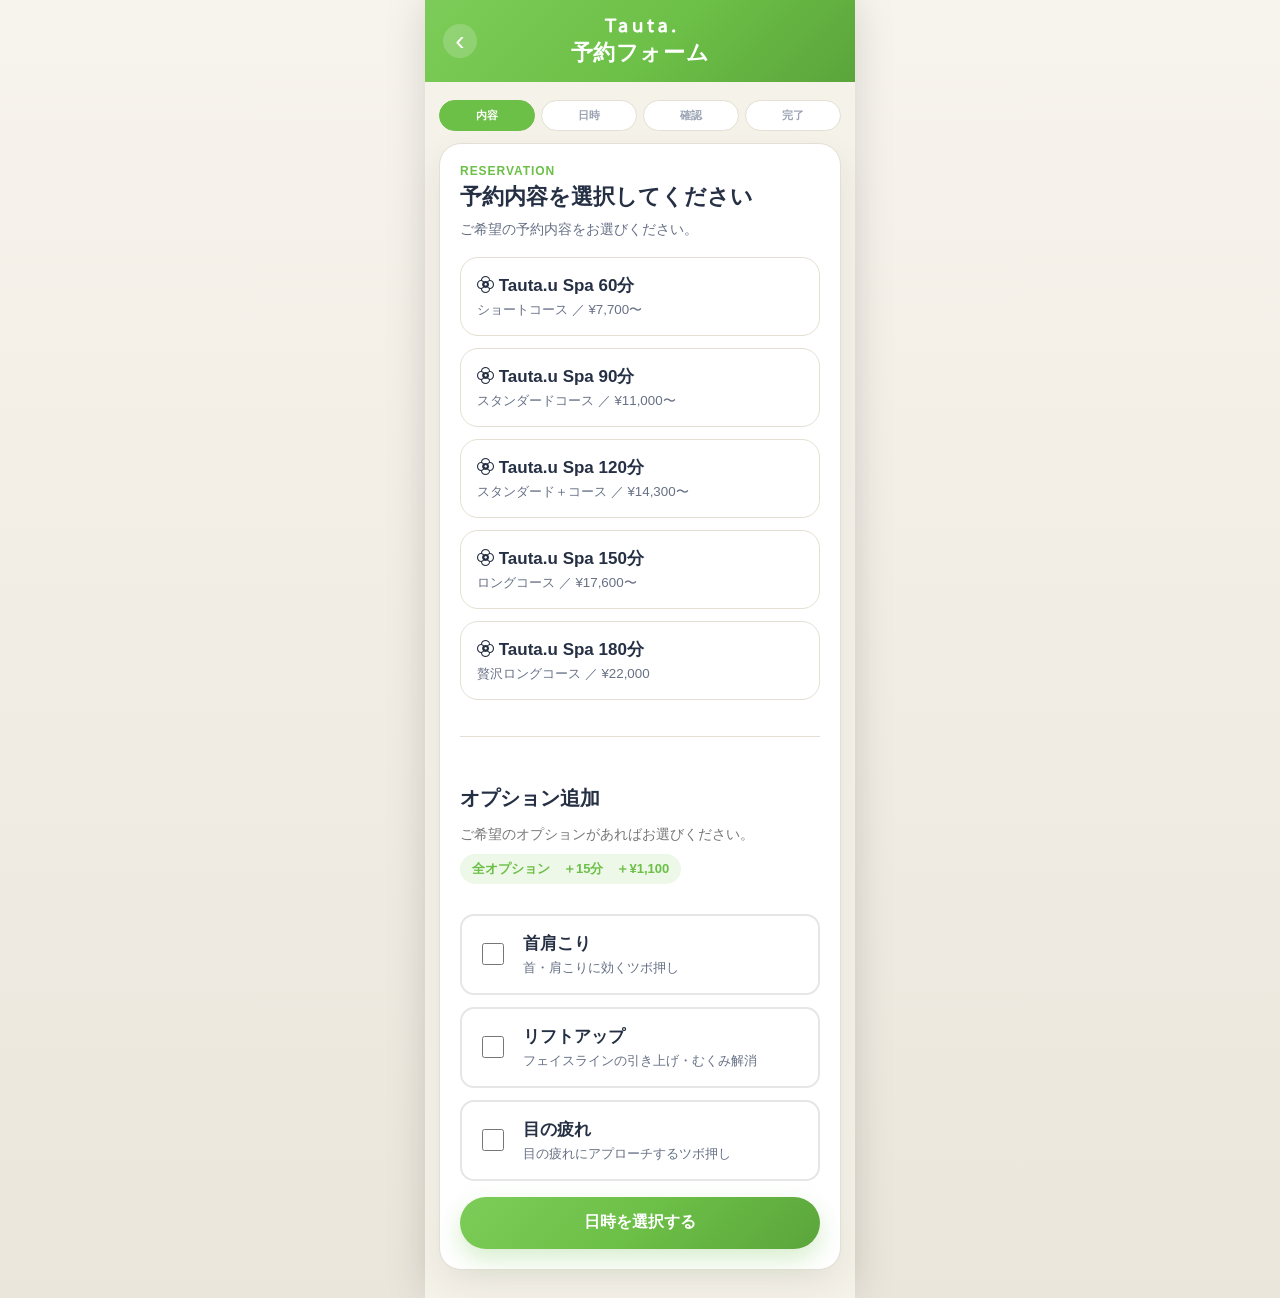
==== index.html @ 614cef84 "Add files via upload" ====
<!doctype html>
<html lang="ja">
<head>
<meta charset="utf-8">
<meta name="viewport" content="width=device-width,initial-scale=1">
<title>Tauta.予約フォーム</title>
<link rel="stylesheet" href="style.css">
<link rel="stylesheet" href="https://cdn.jsdelivr.net/npm/bootstrap-icons@1.11.3/font/bootstrap-icons.min.css">
</head>
<body>
<div class="app">
  <header class="header">
    <button id="backBtn" type="button" aria-label="前の画面へ戻る">‹</button>
    <div class="header-center">
      <img src="images/Tauta.logo.svg" alt="Tauta." class="header-logo">
      <h1>予約フォーム</h1>
    </div>
  </header>
  <main>
    <section class="screen active" id="s1">
      <div class="step">
        <span class="on">内容</span><span>日時</span><span>確認</span><span>完了</span>
      </div>
      <div class="card">
        <p class="en">Reservation</p>
        <h2>予約内容を選択してください</h2>
        <p class="lead">ご希望の予約内容をお選びください。</p>
        <div class="choices">
          <button type="button" class="choice" data-type="Tauta.u Spa 60分 ショートコース" data-price="¥7,700〜" data-base-price="7700" data-duration="60"> <b><i class="bi bi-flower2"></i> Tauta.u Spa 60分</b> <small>ショートコース ／ ¥7,700〜</small> </button>
          <button type="button" class="choice" data-type="Tauta.u Spa 90分 スタンダードコース" data-price="¥11,000〜" data-base-price="11000" data-duration="90"> <b><i class="bi bi-flower2"></i> Tauta.u Spa 90分</b> <small>スタンダードコース ／ ¥11,000〜</small> </button>
          <button type="button" class="choice" data-type="Tauta.u Spa 120分 スタンダード＋コース" data-price="¥14,300〜" data-base-price="14300" data-duration="120"> <b><i class="bi bi-flower2"></i> Tauta.u Spa 120分</b> <small>スタンダード＋コース ／ ¥14,300〜</small> </button>
          <button type="button" class="choice" data-type="Tauta.u Spa 150分 ロングコース" data-price="¥17,600〜" data-base-price="17600" data-duration="150"> <b><i class="bi bi-flower2"></i> Tauta.u Spa 150分</b> <small>ロングコース ／ ¥17,600〜</small> </button>
          <button type="button" class="choice" data-type="Tauta.u Spa 180分 贅沢ロングコース" data-price="¥22,000" data-base-price="22000" data-duration="180"> <b><i class="bi bi-flower2"></i> Tauta.u Spa 180分</b> <small>贅沢ロングコース ／ ¥22,000</small> </button>
        </div>
        <div class="option-box" id="optionBox">
          <h3>オプション追加</h3>
          <p class="option-lead">ご希望のオプションがあればお選びください。</p>
          <div class="option-info-bar">
            全オプション　＋15分　＋¥1,100
          </div>
          <label class="option-item">
            <input class="option-check" type="checkbox" name="option" value="首肩こり" data-minutes="15" data-price="1100">
            <span class="option-info"> <b>首肩こり</b> <small>首・肩こりに効くツボ押し</small> </span> </label>
          <label class="option-item">
            <input class="option-check" type="checkbox" name="option" value="リフトアップ" data-minutes="15" data-price="1100">
            <span class="option-info"> <b>リフトアップ</b> <small>フェイスラインの引き上げ・むくみ解消</small> </span> </label>
          <label class="option-item">
            <input class="option-check" type="checkbox" name="option" value="目の疲れ" data-minutes="15" data-price="1100">
            <span class="option-info"> <b>目の疲れ</b> <small>目の疲れにアプローチするツボ押し</small> </span> </label>
        </div>
        <button class="primary" id="toDate" type="button">日時を選択する</button>
      </div>
    </section>
    <section class="screen" id="s2">
      <div class="step">
        <span class="done">内容</span><span class="on">日時</span><span>確認</span><span>完了</span>
      </div>
      <div class="card">
        <p class="en">Date &amp; Time</p>
        <h2>ご希望日時を選択してください</h2>
        <div id="errorMessage" class="error-message" role="alert" aria-live="assertive">
        </div>
        <div class="pill" id="typeLabel">
        </div>
        <p class="option-summary" id="optionLabel"></p>
        <div class="month">
          <button id="prev" type="button" aria-label="前の月">‹</button>
          <b id="monthLabel"></b>
          <button id="next" type="button" aria-label="次の月">›</button>
        </div>
        <div class="legend">
          <span><i class="bi bi-circle ok"></i>空きあり</span> <span><i class="bi bi-triangle few"></i>残りわずか</span> <span><i class="bi bi-x-lg ng"></i>受付終了</span>
        </div>
        <div class="calendar">
          <div>
            日
          </div>
          <div>
            月
          </div>
          <div>
            火
          </div>
          <div>
            水
          </div>
          <div>
            木
          </div>
          <div>
            金
          </div>
          <div>
            土
          </div>
          <div id="days" class="days">
          </div>
        </div>
        <p class="biz">営業時間 10:00〜17:00 ／ 定休日 不定休<br>
          ご予約は前日まで承っております。<br>
          当日のご予約はお電話にてお問い合わせください。</p>
        <div id="detail" class="detail">
          <div class="box">
            <h3 id="timeTitle">時間を選択してください</h3>
            <div id="times" class="times">
            </div>
          </div>
          <div class="box form">
            <label for="name">お名前</label>
            <input type="text" id="name" maxlength="50" autocomplete="name" placeholder="例：佐藤">
            <label for="tel">お電話番号</label>
            <input id="tel" type="tel" maxlength="16" autocomplete="tel" inputmode="tel" placeholder="例：090-0000-0000">
            <label for="memo"> ご要望・ご相談 <span>任意</span> </label>
            <p class="form-note"> ＜お子様連れのお客様＞<br>
              <span class="indent">お子様の年齢・人数をご記入ください。</span><br>
              ＜ご紹介でご来店のお客様＞<br>
              <span class="indent">ご紹介者様のお名前をご記入ください。</span><br>
              その他、ご要望やご相談がございましたらご記入ください。 </p>
            <textarea id="memo" placeholder="例：首肩の疲れが気になります&#10;例：子ども2人（3歳・5歳）同伴です&#10;例：○○様のご紹介です"></textarea>
            <button class="primary" id="toConfirm" type="button"> 入力内容を確認する </button>
            <button class="secondary" id="changeCourse" type="button"> コース・オプションを変更する </button>
          </div>
        </div>
      </div>
    </section>
    <section class="screen" id="s3">
      <div class="step">
        <span class="done">内容</span><span class="done">日時</span><span class="on">確認</span><span>完了</span>
      </div>
      <div class="card">
        <p class="en">Confirm</p>
        <h2>予約内容をご確認ください</h2>
        <dl class="confirm">
          <div>
            <dt>予約内容・料金</dt>
            <dd id="cfSummary"></dd>
          </div>
          <div>
            <dt>日時</dt>
            <dd id="cfDate"></dd>
          </div>
          <div>
            <dt>所要時間（目安）</dt>
            <dd id="cfDuration"></dd>
          </div>
          <div>
            <dt>お名前</dt>
            <dd id="cfName"></dd>
          </div>
          <div>
            <dt>電話番号</dt>
            <dd id="cfTel"></dd>
          </div>
          <div>
            <dt>ご要望・ご相談</dt>
            <dd id="cfMemo"></dd>
          </div>
        </dl>
        <div class="confirm-note">
          <p class="notice-title"><strong>ご予約前にご確認ください</strong></p>
          <ul>
            <li>当日キャンセル・無断キャンセルはキャンセル料を頂戴しております。ご予約の変更・キャンセルは前日までにご連絡をお願いいたします。</li>
            <li>飲酒されている方への施術はお受けできません。</li>
            <li>カウンセリングの結果、施術をお断りさせていただく場合がございます。</li>
            <li>お仕上げは簡単なブローとなります。</li>
            <li>記載のお時間は、ご来店からお帰りまでの目安時間です。</li>
            <li>当店は完全個室ではございません。</li>
          </ul>
        </div>
        <p class="note"> 上記の内容をご確認いただき、問題がなければご予約へお進みください。 </p>
        <button class="primary" id="reserve" type="button">この内容で予約する</button>
        <button class="secondary" id="edit" type="button">内容を修正する</button>
      </div>
    </section>
    <section class="screen" id="loading">
      <div class="card process">
        <p class="en">Processing</p>
        <h2 id="loadingText">予約内容を確認しています…</h2>
        <div class="dot-orbit-loader">
          <span style="--i:0"></span><span style="--i:1"></span><span style="--i:2"></span><span style="--i:3"></span><span style="--i:4"></span><span style="--i:5"></span><span style="--i:6"></span><span style="--i:7"></span>
        </div>
        <p class="lead">そのままお待ちください。</p>
      </div>
    </section>
    <section class="screen" id="s4">
      <div class="step">
        <span class="done">内容</span><span class="done">日時</span><span class="done">確認</span><span class="on">完了</span>
      </div>
      <div class="card done-card">
        <div class="check">
          ✓
        </div>
        <h2>ご予約を承りました</h2>
        <p class="lead" id="doneMessage"> 確認メッセージをLINEへお送りしました。 </p>
        <div class="summary">
          <b id="doneType"></b> <span id="doneDate"></span>
        </div>
        <button class="primary" id="toLine" type="button">LINEへ戻る</button>
      </div>
    </section>
  </main>
</div>
<script src="https://static.line-scdn.net/liff/edge/2/sdk.js"></script> 
<script src="script.js?v=13"></script>
</body>
</html>
---- style.css ----
:root {
  --primary: #6CBF47;
  --soft: #EDF8E8;
  --bg: #f5f2ea;
  --card: #fff;
  --text: #263044;
  --muted: #667085;
  --border: #e4dfd2;
  --ok: #16a34a;
  --few: #f59e0b;
  --ng: #d6dbe4
}
* {
  box-sizing: border-box
}
body {
  margin: 0;
  font-family: -apple-system, BlinkMacSystemFont, 'Hiragino Sans', 'Yu Gothic', Meiryo, sans-serif;
  color: var(--text);
  background: linear-gradient(180deg, #f7f4ed, #ebe6dc);
  min-height: 100vh
}
button, input, textarea {
  font: inherit
}
button {
  cursor: pointer
}
b {
  font-weight: 600
}
.app {
  width: min(100%, 430px);
  min-height: 100vh;
  margin: auto;
  background: var(--bg);
  box-shadow: 0 0 40px #0002
}
.header {
  height: 82px;
  background: linear-gradient(135deg, #7DCC59 0%, #6CBF47 55%, #5BA53B 100%);
  color: #fff;
  display: flex;
  align-items: center;
  justify-content: center;
  padding: 10px 18px;
  position: sticky;
  top: 0;
  z-index: 10;
}
.header button {
  position: absolute;
  left: 18px;
  top: 50%;
  transform: translateY(-50%);
  width: 34px;
  height: 34px;
  border: 0;
  border-radius: 50%;
  background: rgba(255, 255, 255, .18);
  color: #fff;
  font-size: 28px;
  line-height: 1;
}
.header-center {
  display: flex;
  flex-direction: column;
  align-items: center;
}
.header-logo {
  width: 76px;
  height: auto;
  margin-bottom: 4px;
}
.header-center h1 {
  margin: 0;
  font-size: 22px;
  line-height: 1.2;
  letter-spacing: .03em;
}
main {
  padding: 16px 14px 28px
}
.screen {
  display: none;
  animation: fade .24s ease
}
.screen.active {
  display: block
}
@keyframes fade {
  from {
    opacity: 0;
    transform: translateY(8px)
  }
  to {
    opacity: 1;
    transform: none
  }
}
.step {
  display: grid;
  grid-template-columns: repeat(4, 1fr);
  gap: 6px;
  margin: 2px 0 12px
}
.step span {
  text-align: center;
  font-size: 11px;
  font-weight: 700;
  color: #9aa3b2;
  padding: 7px 3px;
  border-radius: 999px;
  background: #fff;
  border: 1px solid var(--border)
}
.step .on {
  background: var(--primary);
  color: #fff;
  border-color: var(--primary)
}
.step .done {
  background: #EDF8E8;
  color: var(--primary);
  border-color: #D5ECC8;
}
.card {
  background: var(--card);
  border: 1px solid var(--border);
  border-radius: 22px;
  padding: 20px;
  box-shadow: 0 14px 34px rgba(56, 44, 22, .08)
}
.en {
  margin: 0 0 4px;
  color: var(--primary);
  font-size: 12px;
  font-weight: 900;
  letter-spacing: .08em;
  text-transform: uppercase
}
h2 {
  margin: 0 0 8px;
  font-size: 22px;
  line-height: 1.4;
  font-weight: 600
}
.lead {
  margin: 0 0 18px;
  color: var(--muted);
  font-size: 14px
}
.choices {
  display: grid;
  gap: 12px;
  margin-top: 18px
}
.choice {
  width: 100%;
  border: 1px solid var(--border);
  border-radius: 18px;
  background: #fff;
  display: grid;
  gap: 4px;
  padding: 16px;
  text-align: left;
  color: var(--text)
}
.choice:hover {
  border-color: var(--primary);
  background: var(--soft)
}
.choice b {
  font-size: 17px
}
.choice small {
  color: var(--muted)
}
.choice.selected {
  border-color: var(--primary);
  background: var(--soft);
}
.pill {
  display: inline-flex;
  padding: 7px 12px;
  border-radius: 999px;
  background: var(--soft);
  color: var(--primary);
  font-weight: 700;
  font-size: 13px;
  margin: 6px 0 8px
}
.month {
  display: flex;
  justify-content: space-between;
  align-items: center;
  margin: 10px 0
}
.month button {
  width: 38px;
  height: 38px;
  border: 0;
  border-radius: 50%;
  background: var(--soft);
  color: var(--primary);
  font-size: 26px
}
.month button:disabled {
  opacity: .35;
  cursor: not-allowed;
}
.legend {
  display: flex;
  gap: 10px;
  flex-wrap: wrap;
  font-size: 12px;
  font-weight: 700;
  color: var(--muted);
  margin-bottom: 10px
}
.legend i {
  width: 9px;
  height: 9px;
  border-radius: 50%;
  display: inline-block;
  margin-right: 4px
}
.ok {
  color: var(--ok)
}
.few {
  color: var(--few)
}
.ng {
  color: var(--ng)
}
.calendar {
  display: grid;
  grid-template-columns: repeat(7, 1fr);
  border: 1px solid var(--border);
  border-radius: 16px;
  overflow: hidden
}
.calendar > div:not(.days) {
  padding: 7px 2px;
  background: #f0ece2;
  text-align: center;
  font-weight: 700;
  font-size: 12px
}
.days {
  grid-column: 1/-1;
  display: grid;
  grid-template-columns: repeat(7, 1fr)
}
.day {
  min-height: 56px;
  border-top: 1px solid var(--border);
  border-right: 1px solid var(--border);
  border-left: 0;
  border-bottom: 0;
  background: #fff;
  padding: 5px 3px;
  text-align: center;
  appearance: none;
  -webkit-appearance: none;
  color: var(--text)
}
.day:nth-child(7n) {
  border-right: 0
}
.day-empty {
  background: #faf8f2;
  border-top: 1px solid var(--border);
  border-right: 1px solid var(--border);
  border-left: 0;
  border-bottom: 0
}
.day-num {
  display: block;
  font-weight: 900;
  font-size: 13px
}
.day-status {
  font-size: 16px;
  font-weight: 900;
  border-radius: 999px;
  padding: 1px 4px;
  display: inline-block;
  margin-top: 3px
}
.day-ok .day-status {
  color: var(--ok)
}
.day-few .day-status {
  color: var(--few)
}
.day-ng {
  background: #f3f4f6;
  color: #9aa3b2
}
.day-ng .day-status {
  color: #9aa3b2
}
.day-past {
  background: #f3f4f6;
  color: #b0b6c0;
  cursor: not-allowed;
}
.day-past .day-status {
  color: #b0b6c0;
}
.day-past:disabled {
  opacity: 1;
}
.day-selected {
  outline: 3px solid rgba(108, 191, 71, .35);
  z-index: 2
}
.biz {
  font-size: 12px;
  color: var(--muted);
  margin: 10px 0 0;
  text-align: center
}
.detail {
  display: none;
  margin-top: 16px;
  animation: slide .28s ease
}
.detail.open {
  display: block
}
@keyframes slide {
  from {
    opacity: 0;
    transform: translateY(12px)
  }
  to {
    opacity: 1;
    transform: none
  }
}
.box {
  background: #faf8f2;
  border: 1px solid var(--border);
  border-radius: 18px;
  padding: 16px;
  margin-top: 12px
}
.box h3 {
  margin: 0 0 10px;
  font-size: 17px
}
.times {
  display: grid;
  grid-template-columns: repeat(3, 1fr);
  gap: 9px
}
.slot {
  min-height: 44px;
  border: 1px solid #d1d5db;
  border-radius: 13px;
  background: #fff;
  font-weight: 900;
  color: var(--text)
}
.slot-selected {
  border-color: var(--primary);
  background: #EDF8E8;
  outline: 3px solid rgba(108, 191, 71, .18);
}
label:not(.option-item) {
  display: block;
  font-weight: 700;
  margin: 14px 0 6px;
}
label:not(.option-item) span {
  font-size: 12px;
  color: var(--muted);
}
input, textarea {
  width: 100%;
  border: 1px solid #d1d5db;
  border-radius: 13px;
  padding: 12px 13px;
  background: #fff
}
textarea {
  min-height: 110px;
  resize: vertical
}
.primary, .secondary {
  width: 100%;
  min-height: 52px;
  border-radius: 999px;
  font-weight: 700;
  border: 0;
  margin-top: 16px
}
.primary {
  background: linear-gradient(135deg, #7DCC59, #6CBF47, #5BA53B);
  color: #fff;
  box-shadow: 0 10px 24px rgba(108, 191, 71, .28);
  transition: .2s;
}
.primary:hover {
  transform: translateY(-2px);
}
.primary:active {
  transform: translateY(1px);
}
.secondary {
  background: #ece7dc;
  color: #3b3324
}
.confirm {
  margin: 18px 0;
}
.confirm > div {
  padding: 14px 0;
  border-bottom: 2px solid #e7dfcf;
}
.confirm > div:first-child {
  padding-bottom: 18px;
}
.confirm dt {
  font-weight: 700;
  color: var(--muted);
  font-size: 13px;
  margin-bottom: 10px;
}
.confirm dd {
  margin: 0;
  text-align: left;
  font-weight: 500;
}
.note {
  background: #fff8e8;
  border: 1px solid #f1ddb2;
  border-radius: 14px;
  padding: 11px 12px;
  font-size: 13px;
  color: #67470e
}
.process {
  min-height: 430px;
  display: flex;
  flex-direction: column;
  align-items: center;
  justify-content: center;
  text-align: center
}
.dot-orbit-loader {
  width: 72px;
  height: 72px;
  position: relative;
  margin: 30px auto 6px
}
.dot-orbit-loader span {
  --angle: calc(var(--i)*45deg);
  position: absolute;
  top: 50%;
  left: 50%;
  width: 8px;
  height: 8px;
  border-radius: 50%;
  background: #E7EEDC;
  transform: rotate(var(--angle)) translate(28px) rotate(calc(-1*var(--angle)));
  animation: orbitLight 1.4s linear infinite;
  animation-delay: calc((7 - var(--i)) * -0.175s)
}
@keyframes orbitLight {
  0% {
    background: #6CBF47;
    opacity: 1
  }
  18% {
    background: #8FCC6C;
    opacity: .75
  }
  36% {
    background: #C9E4B9;
    opacity: 1
  }
  100% {
    background: #EEF5E9;
    opacity: 1
  }
}
.done-card {
  text-align: center
}
.check {
  width: 76px;
  height: 76px;
  border-radius: 50%;
  background: var(--primary);
  color: #fff;
  display: grid;
  place-items: center;
  font-size: 42px;
  font-weight: 900;
  margin: 10px auto 18px;
  animation: pop .34s ease
}
@keyframes pop {
  from {
    transform: scale(.5);
    opacity: 0
  }
  to {
    transform: scale(1);
    opacity: 1
  }
}
.summary {
  margin: 18px 0 6px;
  padding: 16px;
  border-radius: 18px;
  background: #f8fafc;
  border: 1px solid var(--border)
}
.summary b, .summary span {
  display: block
}
.summary span {
  margin-top: 6px;
  color: var(--primary);
  font-weight: 700
}
.talk {
  min-height: calc(100vh - 110px);
  display: flex;
  flex-direction: column;
  background: #D9EFCF;
  border-radius: 22px;
  overflow: hidden
}
.talkHead {
  background: #fff;
  padding: 14px 16px
}
.talkHead b {
  display: block
}
.talkHead span {
  font-size: 12px;
  color: var(--muted)
}
.talkBody {
  flex: 1;
  padding: 22px 14px
}
.bubble {
  max-width: 82%;
  background: #fff;
  border-radius: 18px 18px 18px 4px;
  padding: 14px;
  font-size: 14px;
  box-shadow: 0 5px 16px #0001
}
.bubble p {
  margin: 0 0 10px
}
.bubble p:last-child {
  margin-bottom: 0
}
.restart {
  margin: 14px;
  width: calc(100% - 28px)
}
.option-item {
  display: flex;
  align-items: center;
  gap: 16px;
  padding: 16px;
  margin: 12px 0 0;
  border: 2px solid #e6e6e6;
  border-radius: 14px;
  cursor: pointer;
  transition:
    border-color .2s ease, background-color .2s ease, transform .15s ease;
  background: #fff;
}
.option-item:hover {
  border-color: #9acba6;
  background: #f8fffa;
}
.option-box {
  margin-top: 36px;
  padding-top: 28px;
  border-top: 1px solid var(--border);
}
.option-box h3 {
  font-size: 20px;
  margin-bottom: 8px;
}
.option-lead {
  color: #777;
  margin-bottom: 10px;
  font-size: 14px;
}
.option-check {
  width: 22px;
  height: 22px;
  margin-top: 2px;
  accent-color: var(--primary);
}
.option-item b {
  display: block;
  font-size: 17px;
  margin-bottom: 4px;
}
.option-item small {
  display: block;
  color: var(--muted);
  font-weight: 400;
}
.option-info {
  flex: 1;
}
.option-item:has(.option-check:checked) {
  border-color: var(--primary);
  background: var(--soft);
}
.option-item:active {
  transform: scale(.98);
}
.option-summary {
  margin: 0 0 16px;
  color: var(--muted);
  font-size: 13px;
  font-weight: 400;
  line-height: 1.5;
}
.option-info-bar {
  display: inline-block;
  margin-bottom: 18px;
  padding: 6px 12px;
  border-radius: 999px;
  background: var(--soft);
  color: var(--primary);
  font-size: 13px;
  font-weight: 700;
}
.price-list {
  display: flex;
  flex-direction: column;
  gap: 10px;
}
.price-row, .price-total {
  display: flex;
  justify-content: space-between;
  align-items: center;
}
.price-row {
  color: var(--text);
  font-size: 15px;
}
.price-total {
  margin-top: 8px;
  padding-top: 14px;
  border-top: 2px dotted var(--border);
  color: var(--text);
  font-size: 15px;
  font-weight: 500;
}
.price-row span:first-child, .price-total span:first-child {
  flex: 1;
  font-weight: 500;
}
.price-row span:last-child, .price-total span:last-child {
  margin-left: 16px;
  white-space: nowrap;
  font-weight: 700;
}
.price-total span:last-child {
  color: var(--text);
}
.form-note {
  margin: 8px 0 12px;
  font-size: 14px;
  line-height: 1.7;
  color: #666;
}
.indent {
  display: inline-block;
  margin-left: 1em;
}
.notice-title {
  color: #B94141;
  font-size: 18px;
  font-weight: 500;
}
.confirm-note ul {
  margin: 10px 0 0;
  padding-left: 1.2em;
}
.confirm-note li {
  margin-bottom: 4px;
  line-height: 1.6;
}
.confirm-note li:last-child {
  margin-bottom: 0;
}
.error-message {
  display: none;
  margin: 0 0 16px;
  padding: 12px 14px;
  border: 1px solid #e6a5a5;
  border-radius: 12px;
  background: #fff1f1;
  color: #9f2f2f;
  font-size: 14px;
  line-height: 1.6;
}
.error-message.show {
  display: block;
}
button:focus-visible, input:focus-visible, textarea:focus-visible {
  outline: 3px solid rgba(108, 191, 71, .35);
  outline-offset: 2px;
}
#timeTitle {
  scroll-margin-top: 100px;
}
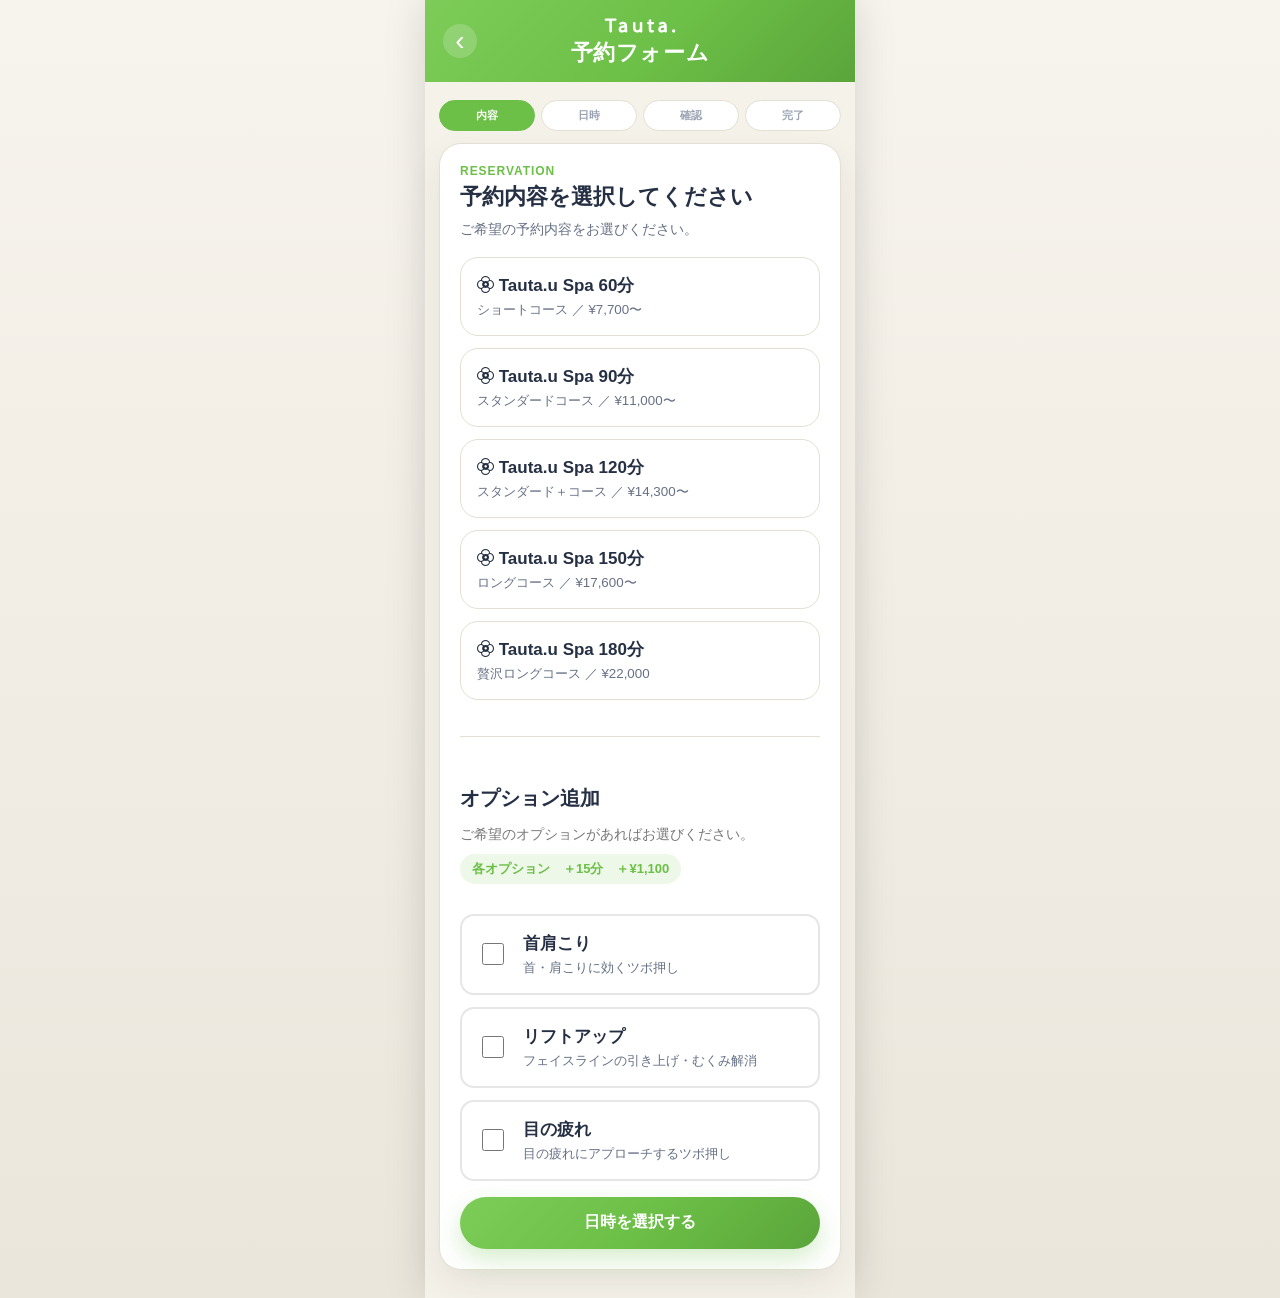
==== commit 12b74983: "Add files via upload" ====
--- a/index.html
+++ b/index.html
@@ -36,7 +36,7 @@
           <h3>オプション追加</h3>
           <p class="option-lead">ご希望のオプションがあればお選びください。</p>
           <div class="option-info-bar">
-            全オプション　＋15分　＋¥1,100
+            各オプション　＋15分　＋¥1,100
           </div>
           <label class="option-item">
             <input class="option-check" type="checkbox" name="option" value="首肩こり" data-minutes="15" data-price="1100">
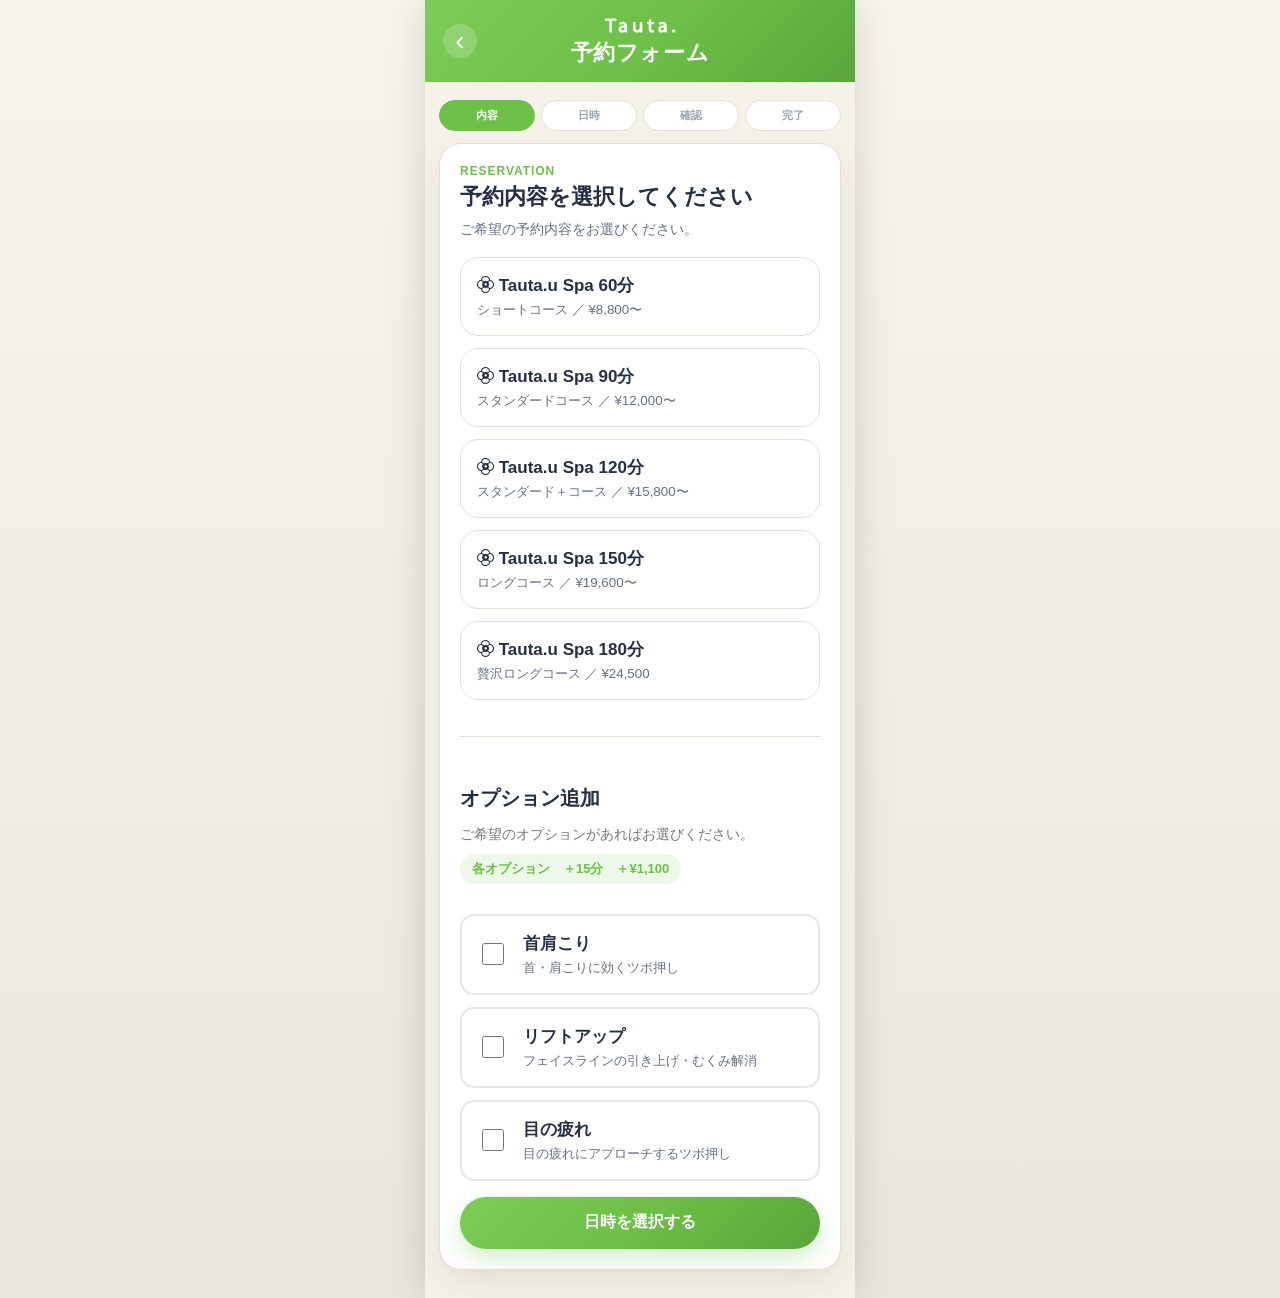
==== commit 8aa4d1b5: "Add files via upload" ====
--- a/index.html
+++ b/index.html
@@ -4,6 +4,8 @@
 <meta charset="utf-8">
 <meta name="viewport" content="width=device-width,initial-scale=1">
 <title>Tauta.予約フォーム</title>
+<meta name="robots" content="noindex,nofollow">
+<link rel="icon" href="images/favicon.png" type="image/png">
 <link rel="stylesheet" href="style.css">
 <link rel="stylesheet" href="https://cdn.jsdelivr.net/npm/bootstrap-icons@1.11.3/font/bootstrap-icons.min.css">
 </head>
@@ -26,11 +28,11 @@
         <h2>予約内容を選択してください</h2>
         <p class="lead">ご希望の予約内容をお選びください。</p>
         <div class="choices">
-          <button type="button" class="choice" data-type="Tauta.u Spa 60分 ショートコース" data-price="¥7,700〜" data-base-price="7700" data-duration="60"> <b><i class="bi bi-flower2"></i> Tauta.u Spa 60分</b> <small>ショートコース ／ ¥7,700〜</small> </button>
-          <button type="button" class="choice" data-type="Tauta.u Spa 90分 スタンダードコース" data-price="¥11,000〜" data-base-price="11000" data-duration="90"> <b><i class="bi bi-flower2"></i> Tauta.u Spa 90分</b> <small>スタンダードコース ／ ¥11,000〜</small> </button>
-          <button type="button" class="choice" data-type="Tauta.u Spa 120分 スタンダード＋コース" data-price="¥14,300〜" data-base-price="14300" data-duration="120"> <b><i class="bi bi-flower2"></i> Tauta.u Spa 120分</b> <small>スタンダード＋コース ／ ¥14,300〜</small> </button>
-          <button type="button" class="choice" data-type="Tauta.u Spa 150分 ロングコース" data-price="¥17,600〜" data-base-price="17600" data-duration="150"> <b><i class="bi bi-flower2"></i> Tauta.u Spa 150分</b> <small>ロングコース ／ ¥17,600〜</small> </button>
-          <button type="button" class="choice" data-type="Tauta.u Spa 180分 贅沢ロングコース" data-price="¥22,000" data-base-price="22000" data-duration="180"> <b><i class="bi bi-flower2"></i> Tauta.u Spa 180分</b> <small>贅沢ロングコース ／ ¥22,000</small> </button>
+          <button type="button" class="choice" data-type="Tauta.u Spa 60分 ショートコース" data-price="¥8,800〜" data-base-price="8800" data-duration="60"> <b><i class="bi bi-flower2"></i> Tauta.u Spa 60分</b> <small>ショートコース ／ ¥8,800〜</small> </button>
+          <button type="button" class="choice" data-type="Tauta.u Spa 90分 スタンダードコース" data-price="¥12,000〜" data-base-price="12000" data-duration="90"> <b><i class="bi bi-flower2"></i> Tauta.u Spa 90分</b> <small>スタンダードコース ／ ¥12,000〜</small> </button>
+          <button type="button" class="choice" data-type="Tauta.u Spa 120分 スタンダード＋コース" data-price="¥15,800〜" data-base-price="15800" data-duration="120"> <b><i class="bi bi-flower2"></i> Tauta.u Spa 120分</b> <small>スタンダード＋コース ／ ¥15,800〜</small> </button>
+          <button type="button" class="choice" data-type="Tauta.u Spa 150分 ロングコース" data-price="¥19,600〜" data-base-price="19600" data-duration="150"> <b><i class="bi bi-flower2"></i> Tauta.u Spa 150分</b> <small>ロングコース ／ ¥19,600〜</small> </button>
+          <button type="button" class="choice" data-type="Tauta.u Spa 180分 贅沢ロングコース" data-price="¥24,500" data-base-price="24500" data-duration="180"> <b><i class="bi bi-flower2"></i> Tauta.u Spa 180分</b> <small>贅沢ロングコース ／ ¥24,500</small> </button>
         </div>
         <div class="option-box" id="optionBox">
           <h3>オプション追加</h3>
@@ -63,6 +65,12 @@
         <div class="pill" id="typeLabel">
         </div>
         <p class="option-summary" id="optionLabel"></p>
+        <div class="staff-guide">
+          <p class="staff-guide-title"> <i class="bi bi-person"></i> 担当スタッフについて </p>
+          <p> 平日・土曜日：<strong>スパニスト Yuka</strong><br>
+            日曜日・祝日：<strong>スパニスト Maki</strong> </p>
+          <small> ※出勤状況により担当スタッフが変更となる場合があります。 </small>
+        </div>
         <div class="month">
           <button id="prev" type="button" aria-label="前の月">‹</button>
           <b id="monthLabel"></b>
@@ -193,14 +201,24 @@
         <h2>ご予約を承りました</h2>
         <p class="lead" id="doneMessage"> 確認メッセージをLINEへお送りしました。 </p>
         <div class="summary">
-          <b id="doneType"></b> <span id="doneDate"></span>
-        </div>
+  <b id="doneType"></b>
+  <span id="doneDate"></span>
+
+  <div class="done-staff">
+    担当：スパニスト <strong id="doneStaff"></strong>
+  </div>
+</div>
+
+<p class="staff-change-note">
+  ※出勤状況により担当スタッフが変更となる場合があります。<br>
+  変更となる場合は、ご予約確定後にLINEにてご連絡いたします。
+</p>
         <button class="primary" id="toLine" type="button">LINEへ戻る</button>
       </div>
     </section>
   </main>
 </div>
 <script src="https://static.line-scdn.net/liff/edge/2/sdk.js"></script> 
-<script src="script.js?v=13"></script>
+<script src="script.js?v=14"></script>
 </body>
 </html>
